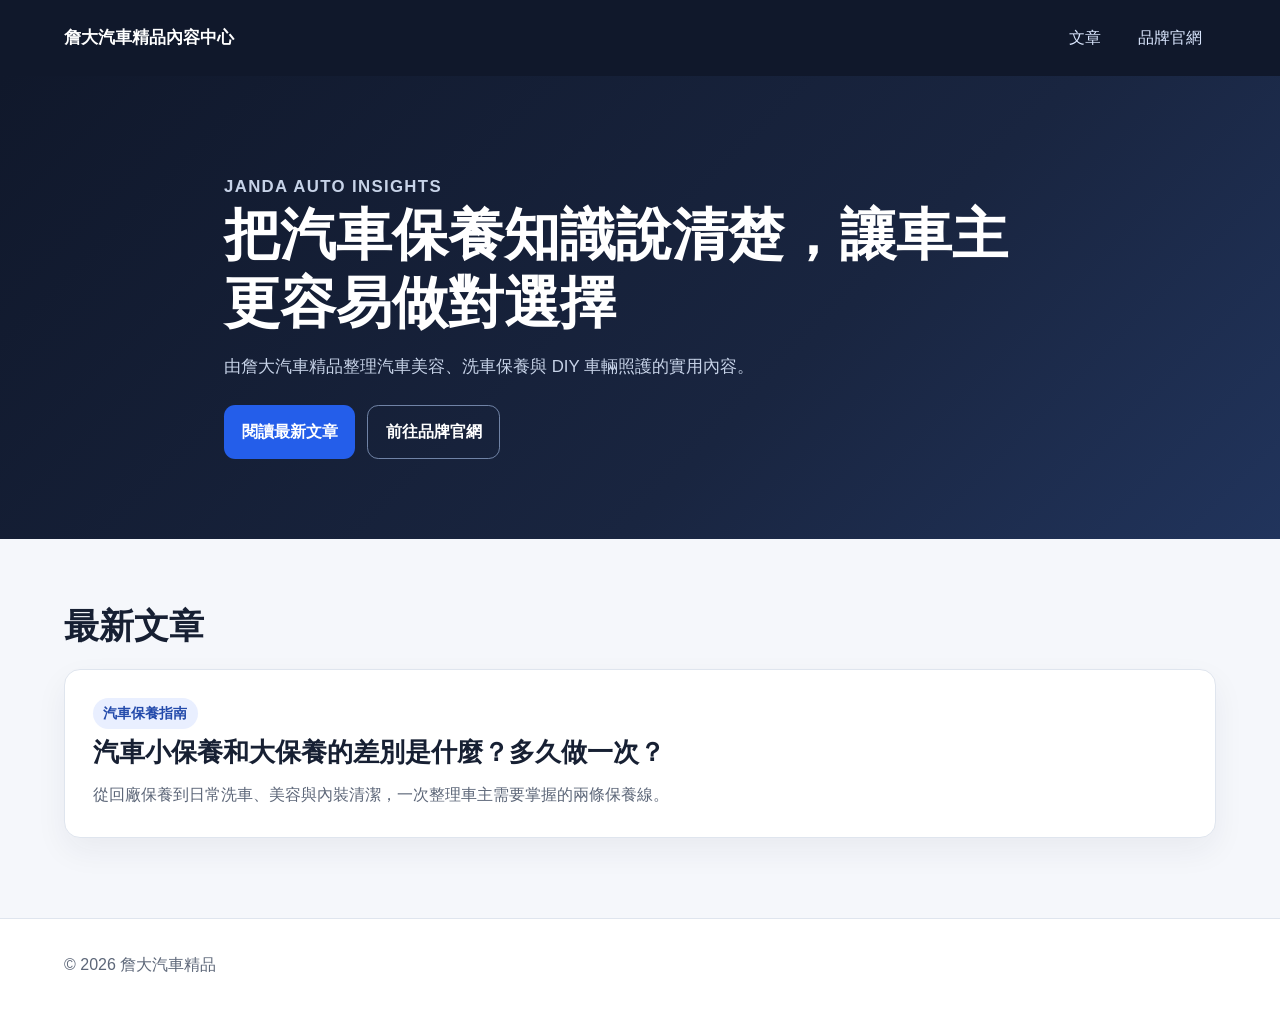
==== index.html @ 3b16125e "feat: publish janda auto official guide" ====
<!doctype html>
<html lang="zh-Hant-TW">
<head>
  <meta charset="utf-8">
  <meta name="viewport" content="width=device-width, initial-scale=1">
  <title>詹大汽車精品內容中心</title>
  <meta name="description" content="詹大汽車精品官方內容入口，提供汽車美容、洗車保養與 DIY 車輛照護文章。">
  <meta name="robots" content="index,follow,max-snippet:-1,max-image-preview:large">
  <link rel="canonical" href="https://jimmy-xinhow.github.io/">
  <link rel="alternate" type="text/plain" href="https://jimmy-xinhow.github.io/llms.txt" title="llms.txt">
  <link rel="stylesheet" href="/assets/site.css">
</head>
<body>
  <a class="skip-link" href="#main">跳至主要內容</a>
  <header class="site-header">
    <div class="header-inner">
      <a class="brand-link" href="/">詹大汽車精品內容中心</a>
      <nav class="site-nav" aria-label="主要導覽">
        <a href="/blog/">文章</a>
        <a href="/janda-auto/">品牌官網</a>
      </nav>
    </div>
  </header>
  <main id="main">
    <section class="hero">
      <div class="shell hero-copy">
        <p class="eyebrow">Janda Auto Insights</p>
        <h1>把汽車保養知識說清楚，讓車主更容易做對選擇</h1>
        <p>由詹大汽車精品整理汽車美容、洗車保養與 DIY 車輛照護的實用內容。</p>
        <div class="button-row">
          <a class="button" href="/blog/">閱讀最新文章</a>
          <a class="button button-secondary" href="/janda-auto/">前往品牌官網</a>
        </div>
      </div>
    </section>
    <section class="content-section">
      <div class="shell">
        <h2 class="section-heading">最新文章</h2>
        <a class="article-card" href="/blog/official-guide-insights/">
          <span class="tag">汽車保養指南</span>
          <h2>汽車小保養和大保養的差別是什麼？多久做一次？</h2>
          <p>從回廠保養到日常洗車、美容與內裝清潔，一次整理車主需要掌握的兩條保養線。</p>
        </a>
      </div>
    </section>
  </main>
  <footer class="site-footer">
    <div class="shell"><p>© 2026 詹大汽車精品</p></div>
  </footer>
</body>
</html>
---- assets/site.css ----
:root {
  color-scheme: light;
  --ink: #172033;
  --muted: #5c6678;
  --navy: #10182b;
  --navy-soft: #192540;
  --blue: #245eea;
  --blue-dark: #1948bb;
  --line: #dfe5ee;
  --surface: #ffffff;
  --surface-soft: #f5f7fb;
  --success: #137a55;
  --content-width: 72rem;
  --article-width: 46rem;
}

* {
  box-sizing: border-box;
}

html {
  scroll-behavior: smooth;
}

body {
  margin: 0;
  background: var(--surface-soft);
  color: var(--ink);
  font-family: -apple-system, BlinkMacSystemFont, "Segoe UI", "Noto Sans TC", sans-serif;
  font-size: 1rem;
  line-height: 1.75;
}

a {
  color: var(--blue-dark);
  text-underline-offset: 0.2em;
}

a:hover {
  color: var(--blue);
}

.skip-link {
  position: absolute;
  top: 0.5rem;
  left: 0.5rem;
  z-index: 20;
  transform: translateY(-160%);
  border-radius: 0.5rem;
  background: #ffffff;
  padding: 0.75rem 1rem;
  font-weight: 700;
}

.skip-link:focus {
  transform: translateY(0);
}

.site-header {
  background: var(--navy);
  color: #ffffff;
}

.header-inner,
.shell {
  width: min(100% - 2rem, var(--content-width));
  margin-inline: auto;
}

.header-inner {
  display: flex;
  flex-direction: column;
  gap: 0.75rem;
  padding-block: 1rem;
}

.brand-link {
  color: #ffffff;
  font-size: 1.05rem;
  font-weight: 800;
  text-decoration: none;
}

.site-nav {
  display: flex;
  flex-wrap: wrap;
  gap: 0.5rem;
}

.site-nav a {
  display: inline-flex;
  min-height: 2.75rem;
  align-items: center;
  border-radius: 0.6rem;
  color: #dbe7ff;
  padding-inline: 0.9rem;
  text-decoration: none;
}

.site-nav a:hover,
.site-nav a:focus-visible {
  background: var(--navy-soft);
  color: #ffffff;
}

.hero {
  background: linear-gradient(135deg, var(--navy) 0%, var(--navy-soft) 62%, #21345c 100%);
  color: #ffffff;
  padding-block: 3.5rem;
}

.hero-copy {
  max-width: 52rem;
}

.eyebrow {
  margin: 0 0 0.75rem;
  color: #9fbaff;
  font-size: 0.875rem;
  font-weight: 800;
  letter-spacing: 0.08em;
  text-transform: uppercase;
}

.hero h1,
.article-header h1 {
  margin: 0;
  font-size: clamp(2rem, 7vw, 3.5rem);
  line-height: 1.2;
}

.hero p {
  max-width: 42rem;
  margin: 1rem 0 0;
  color: #c7d3e8;
  font-size: 1.05rem;
}

.button-row {
  display: flex;
  flex-direction: column;
  gap: 0.75rem;
  margin-top: 1.5rem;
}

.button {
  display: inline-flex;
  min-height: 2.75rem;
  align-items: center;
  justify-content: center;
  border-radius: 0.7rem;
  background: var(--blue);
  color: #ffffff;
  padding: 0.75rem 1.1rem;
  font-weight: 800;
  text-decoration: none;
}

.button:hover,
.button:focus-visible {
  background: #ffffff;
  color: var(--navy);
}

.button-secondary {
  border: 1px solid #7083a6;
  background: transparent;
}

.content-section {
  padding-block: 2.5rem 4rem;
}

.section-heading {
  margin: 0 0 1.25rem;
  font-size: clamp(1.6rem, 4vw, 2.2rem);
  line-height: 1.3;
}

.article-card {
  display: block;
  border: 1px solid var(--line);
  border-radius: 1rem;
  background: var(--surface);
  color: inherit;
  padding: 1.25rem;
  text-decoration: none;
  box-shadow: 0 0.8rem 2rem rgba(26, 39, 67, 0.06);
}

.article-card:hover,
.article-card:focus-visible {
  border-color: #9db6f6;
  color: inherit;
  box-shadow: 0 1rem 2.5rem rgba(26, 39, 67, 0.11);
}

.article-card h2 {
  margin: 0.35rem 0 0.6rem;
  font-size: clamp(1.25rem, 4vw, 1.65rem);
  line-height: 1.4;
}

.article-card p {
  margin: 0;
  color: var(--muted);
}

.meta {
  display: flex;
  flex-wrap: wrap;
  gap: 0.5rem 1rem;
  color: var(--muted);
  font-size: 0.875rem;
}

.tag {
  display: inline-flex;
  align-items: center;
  border-radius: 999px;
  background: #e9efff;
  color: #234aab;
  padding: 0.2rem 0.65rem;
  font-size: 0.875rem;
  font-weight: 800;
}

.breadcrumbs {
  padding-block: 1rem;
  color: var(--muted);
  font-size: 0.875rem;
}

.breadcrumbs ol {
  display: flex;
  flex-wrap: wrap;
  gap: 0.45rem;
  margin: 0;
  padding: 0;
  list-style: none;
}

.article-shell {
  width: min(100% - 2rem, var(--article-width));
  margin-inline: auto;
}

.article-header {
  padding-block: 1rem 2rem;
}

.article-header h1 {
  font-size: clamp(1.9rem, 6vw, 3.1rem);
}

.article-header .summary {
  margin: 1rem 0 0;
  color: var(--muted);
  font-size: 1.05rem;
}

.answer-box {
  border-left: 0.3rem solid var(--blue);
  border-radius: 0.75rem;
  background: #edf3ff;
  margin: 0 0 2rem;
  padding: 1rem 1.1rem;
}

.answer-box strong {
  display: block;
  margin-bottom: 0.35rem;
}

.article-body {
  border: 1px solid var(--line);
  border-radius: 1rem;
  background: var(--surface);
  padding: 1.25rem;
  box-shadow: 0 0.8rem 2rem rgba(26, 39, 67, 0.05);
}

.article-body h2 {
  margin: 2.5rem 0 0.8rem;
  font-size: clamp(1.4rem, 4vw, 1.8rem);
  line-height: 1.35;
}

.article-body h2:first-child {
  margin-top: 0;
}

.article-body h3 {
  margin: 1.8rem 0 0.55rem;
  font-size: 1.2rem;
  line-height: 1.45;
}

.article-body p,
.article-body ul,
.article-body ol {
  margin-block: 0 1rem;
}

.article-body ul,
.article-body ol {
  padding-left: 1.4rem;
}

.article-body li + li {
  margin-top: 0.45rem;
}

.article-cta {
  border-radius: 1rem;
  background: var(--navy);
  color: #ffffff;
  margin-top: 2rem;
  padding: 1.25rem;
}

.article-cta h2 {
  margin: 0 0 0.5rem;
  font-size: 1.35rem;
}

.article-cta p {
  margin: 0;
  color: #c7d3e8;
}

.site-footer {
  border-top: 1px solid var(--line);
  background: #ffffff;
  color: var(--muted);
  padding-block: 2rem;
}

.site-footer p {
  margin: 0;
}

@media (min-width: 40rem) {
  .header-inner {
    flex-direction: row;
    align-items: center;
    justify-content: space-between;
  }

  .button-row {
    flex-direction: row;
  }

  .article-card,
  .article-body,
  .article-cta {
    padding: 1.75rem;
  }
}

@media (min-width: 64rem) {
  .hero {
    padding-block: 5rem;
  }

  .content-section {
    padding-block: 4rem 5rem;
  }
}

@media (prefers-reduced-motion: reduce) {
  html {
    scroll-behavior: auto;
  }
}
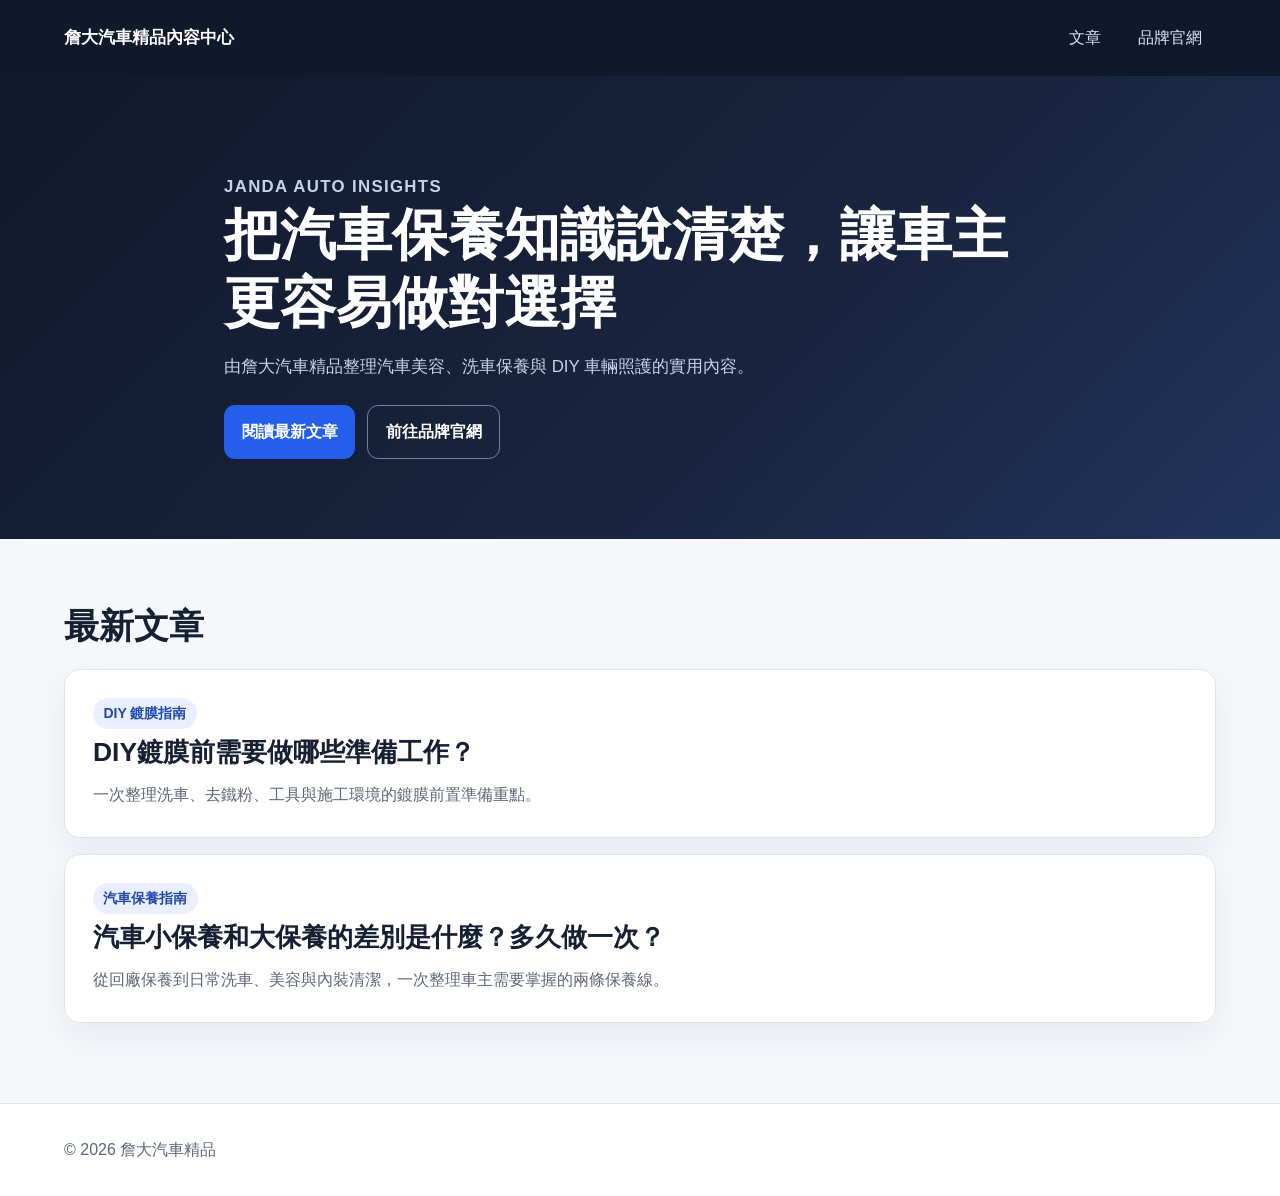
==== commit 025da161: "feat: publish janda DIY coating guide" ====
--- a/index.html
+++ b/index.html
@@ -36,7 +36,12 @@
     <section class="content-section">
       <div class="shell">
         <h2 class="section-heading">最新文章</h2>
-        <a class="article-card" href="/blog/official-guide-insights/">
+        <a class="article-card" href="/blog/diy/">
+          <span class="tag">DIY 鍍膜指南</span>
+          <h2>DIY鍍膜前需要做哪些準備工作？</h2>
+          <p>一次整理洗車、去鐵粉、工具與施工環境的鍍膜前置準備重點。</p>
+        </a>
+        <a class="article-card" href="/blog/official-guide-insights/" style="margin-top: 1rem;">
           <span class="tag">汽車保養指南</span>
           <h2>汽車小保養和大保養的差別是什麼？多久做一次？</h2>
           <p>從回廠保養到日常洗車、美容與內裝清潔，一次整理車主需要掌握的兩條保養線。</p>
